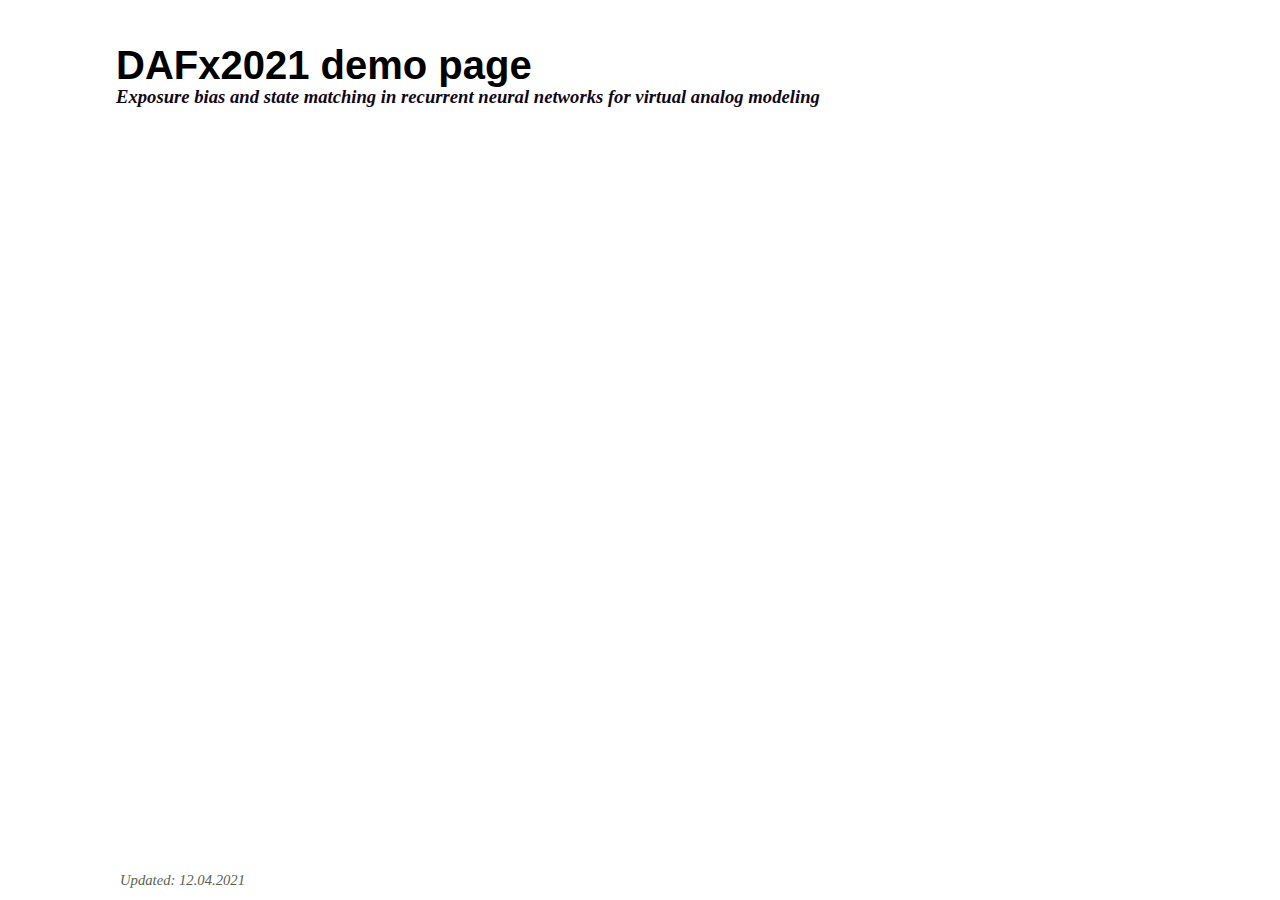
==== index.html @ db0b4457 "added web page and audio tables" ====
<!DOCTYPE html>
<html lang="en">

<head>
	<meta charset="utf-8" />
	<title>DAFx2021 demo page</title>

	<link rel="icon" type="image/vnd.microsoft.icon" href="favicon.ico">
    <link rel="stylesheet" type="text/css" href="style.css"> 
	
</head>

<body>
	<div class="container">
		<header class="header">
			<table border="0">
				<tr>
					<!--
					<td width="170">
						<a href="http://elec.aalto.fi/"><img src="eleclogo.png" width="100%" align="right"></a>
					</td>
					-->
					<td>
						<h1>DAFx2021 demo page</h1>
						<h2>Exposure bias and state matching in recurrent neural networks for virtual analog modeling
						</h2>
					</td>

				</tr>
			</table>

		</header>

		<div w3-include-html="audiotable.html"></div>

		<section class="content">

			<div w3-include-html="audiotable_clipper.html"></div>

			<!--
	<div class="contentarea" id="demo1"></div>
	<div class="contentarea" id="demo2"></div>
	<div class="contentarea" id="demo3"></div>
	-->




		</section>

		<footer class="footer">
			<p><i>Updated: 12.04.2021</i></p>
		</footer>
	</div>
</body>

</html>
---- style.css ----
﻿body {
  /*background: #ffcd00;*/
  background: white;
  font-family: TimesNewRoman, "Times New Roman", Times, Baskerville, Georgia, serif;
  font-size: 11pt;
  line-height: 1.3;
}

a:link {
  color:  #ffa300;/*#80927c;*/
  text-decoration: none; 
}

a:visited {
  color:  #87a420;
}

a:hover {
  color: #596350;
  text-decoration: underline; 
}

a:active {
  color: #87a420;
}

a.select{
    color: #ffa300;

}


ul {
  list-style: none;
  padding: 0;
  margin: 0;

}

li {
  padding-left:1em;
  text-indent: -0.7em;
}

li.pub {
  padding-left:1em;
  text-indent: -0.7em;
  margin-bottom: 15px;
}


li:before {
 content: "• ";
  color: #80927c;
}

html, body { height: 100%; margin: 0px; padding: 0px;}

.container { display: table; margin-left: auto; margin-right: auto; }
.content { display: table-row; height: 100%; }
.content-body { display: table-cell; }

.container { width: 1080px; height: 100%; background: white; border: 0px solid gray; border-top: 0px; border-bottom: 0px;}
.header { padding: 0px 10px; border-bottom: 0px solid gray; background:white; color: #596350; margin-top: 40px; margin-bottom: 20px; vertical-align: bottom }
.footer { padding: 0px 20px; margin-top: -15px; background: white; color: #596350; text-align: right;}
.content-body { padding: 20px;}
.note {color: #80927c; font-weight: bold; position: relative; top: -0.3em; font-size: 80%;}
.hidden {display: none;}
.visible {display: block;}

p {
  margin: 0px;
  margin-top: 5px;
  margin-bottom: 10px;
  padding: 0px;
  text-align: justify;
}

p.reference {
  
}

div.contentintro {
  padding: 10px;
  padding-left: 10px;


}

div.contentarea{
  padding: 10px;
  padding-bottom: 0px;
  padding-top: 0px;
  /*border: 1px solid #8c857b;*/

  border-left: 5px dotted #ffcd00;
  /*box-shadow: -5px 1px 5px #8c857b;*/
  border-radius: 0px;
  /*box-shadow: 0px 0px 2px 1px #dddddd;*/
  margin: 0px;
  margin-left: 10px;
  margin-top: 10px;
  margin-bottom: 60px;
  text-align: left;
   /*background-color: white;*/
  
}


div.select {
  margin-left: 20px;
  
}



div.pub{
  
  padding: 0px;
  /*border-left: 1px solid #80927c;
  border-right: 1px solid #80927c;
  border-bottom: 1px solid #80927c;
  border-bottom-left-radius:8px;
  border-bottom-right-radius:8px;*/
  /*background-color: #eeeeee;*/
  border: 0px solid black;
  border-radius: 0px;
  margin: 5px;
  margin-top: 20px;
  margin-left:5px;
  margin-bottom: 5px;
  margin-right: 5px;
  text-align: left;

}

div.more {
   border-left: 5px dotted #005eb8;
   padding: 0px;
   padding-left: 10px;
   padding-right: 10px;
   margin-top: 10px;
}


div.footnote{
	margin: 0px;
	margin-top: -15px;
	margin-left:20px;
	font-size: 8pt;
}

table {
 padding: 0px;
 border: 0px;
 border-color: black;
 border-collapse:collapse;
 padding-bottom: 20px;
 width: 100%;
}

table.audiotable {
  /*display: none;*/
}

td {
  vertical-align: middle; 
    padding-top: 5px;
  padding-bottom: 5px;
}


td.audio{
  width: 200px;
  text-align: center;
  
}

td.secondary{
  text-align: right;
  width: 180px;
   color: #8c857b;
font-family: Georgia, serif;
font-style: italic;
}

tr.highlight td {
  padding-bottom: 0px;
  padding-top: 10px;
  vertical-align: bottom;
}


tr.odd td {
    background-color: #F5F5F5;
}

tr.even td {
    background-color: white;
}


audio {
  width: 120px;
  display: table;
  margin: 0 auto;
}

h1 {
/*color: #596350;*/
/*color: #00965e;*/
color: #000000;
font-family: Arial bold, sans-serif;
font-size: 30pt;
margin: 0px;
text-align: left;
line-height: 1;
padding-left: 5px;
}


h2 {
 color: #10081a;
font-family: Georgia, serif;
font-style: italic;
font-size: 14pt;
 margin: 0px;
 margin-left: 5px;
 margin-bottom: 0px;
 /*border-bottom: 3px double #80927c;*/
 text-align: left;
}

h3 {
color: #8c857b;
font-family: Arial bold, sans-serif;
 margin: 5px;
 margin-left: 0px;
 /*border-bottom: 3px double #80927c;*/
 text-align: center;
}



h4 {
color: #8c857b;
font-family: Arial bold, sans-serif;
 margin: 0px;
 margin-bottom: 0px;
 padding: 0px;
 padding-left: 10px;
 font-size: 10pt;
 /*border-bottom: 3px double #80927c;*/
 text-align: left;
}

h5 {
color: #8c857b;
font-family: Arial bold, sans-serif;
 margin: 0px;
 padding: 0px;
 padding-left: 10px;
 font-size: 8pt;
 /*border-bottom: 3px double #80927c;*/
 text-align: left;
}


h6 {
 color: #000000;
font-family: Georgia, serif;
font-style: italic;
font-size: 16pt;
 margin: 0px;
 margin-left: 5px;
 margin-bottom: 0px;
 /*border-bottom: 3px double #80927c;*/
 text-align: left;
}
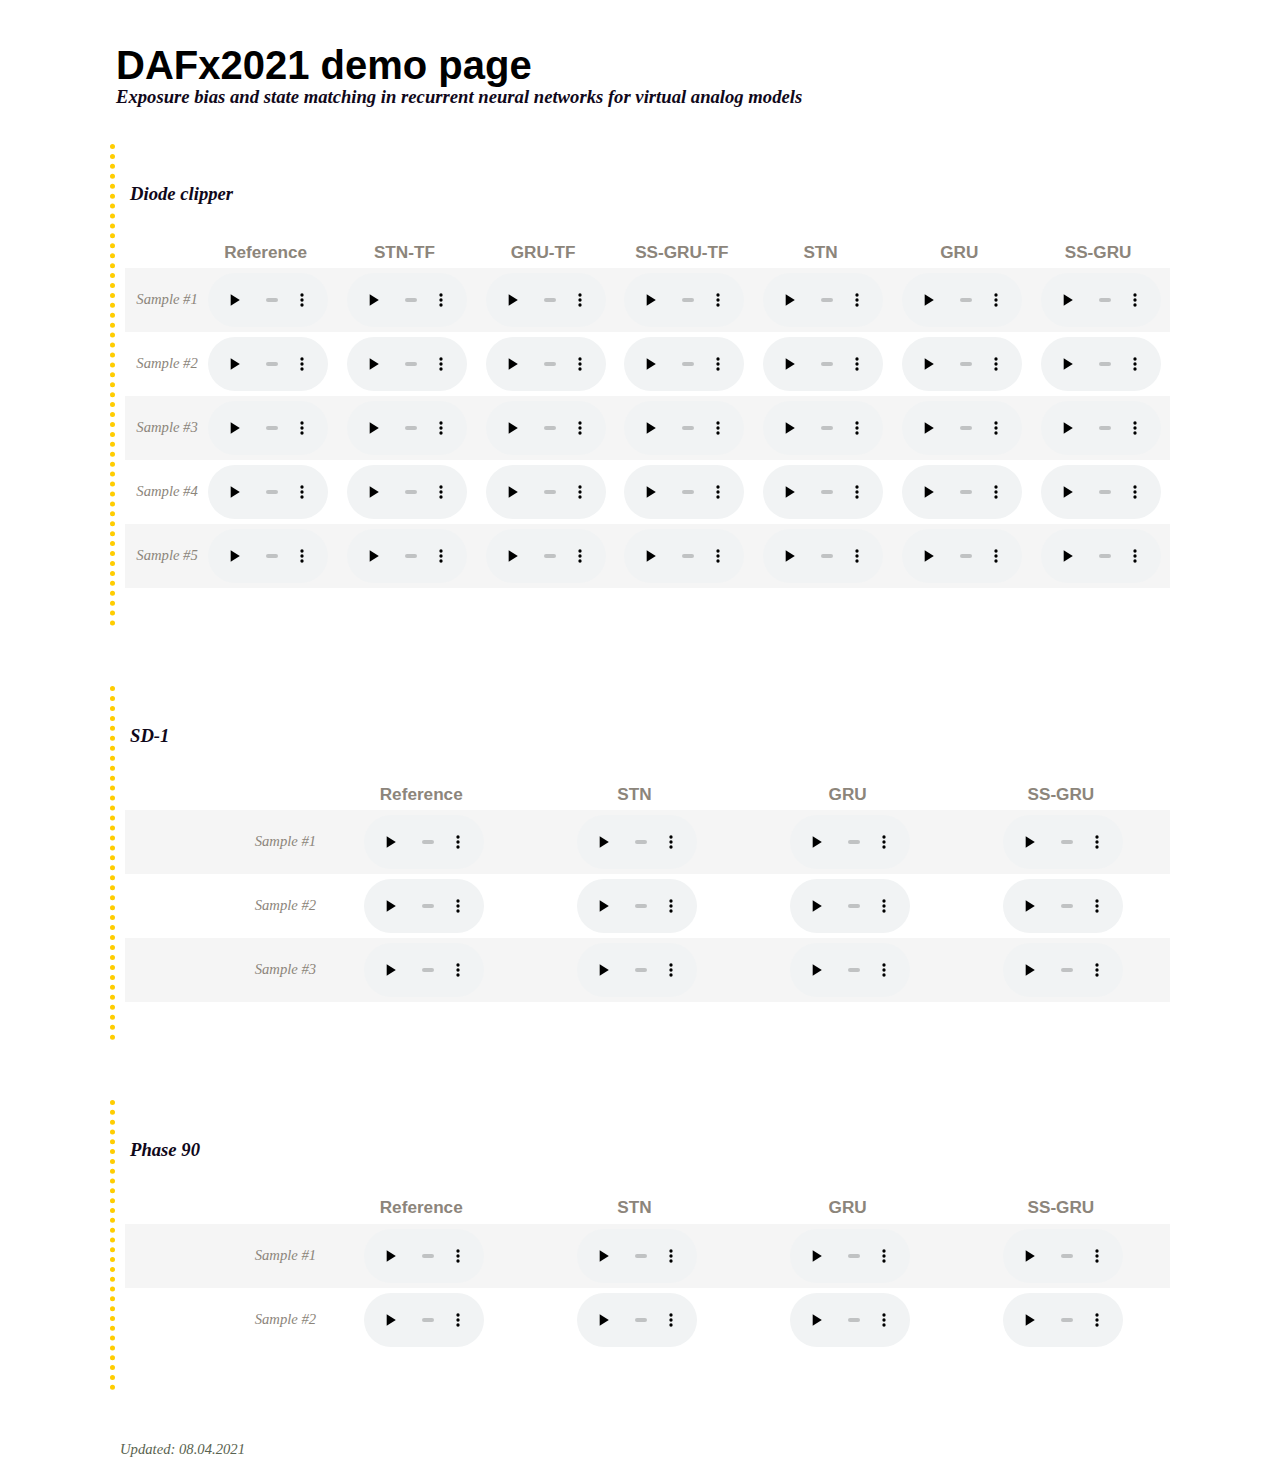
==== commit ad9dfcba: "update index" ====
--- a/index.html
+++ b/index.html
@@ -2,12 +2,21 @@
 <html lang="en">
 
 <head>
+	<script type="text/javascript" src="https://ajax.googleapis.com/ajax/libs/jquery/1.12.0/jquery.min.js"></script>
+	<script type="text/javascript">
+		jQuery(function ($) {
+
+			$('#demo1').load('audiotable_clipper.html');
+			$('#demo2').load('audiotable_sd1.html');
+			$('#demo3').load('audiotable_phase90.html');
+
+		});
+	</script>
+
 	<meta charset="utf-8" />
 	<title>DAFx2021 demo page</title>
-
 	<link rel="icon" type="image/vnd.microsoft.icon" href="favicon.ico">
-    <link rel="stylesheet" type="text/css" href="style.css"> 
-	
+	<link rel="stylesheet" type="text/css" href="style.css">
 </head>
 
 <body>
@@ -15,17 +24,11 @@
 		<header class="header">
 			<table border="0">
 				<tr>
-					<!--
-					<td width="170">
-						<a href="http://elec.aalto.fi/"><img src="eleclogo.png" width="100%" align="right"></a>
-					</td>
-					-->
 					<td>
 						<h1>DAFx2021 demo page</h1>
-						<h2>Exposure bias and state matching in recurrent neural networks for virtual analog modeling
+						<h2>Exposure bias and state matching in recurrent neural networks for virtual analog models
 						</h2>
 					</td>
-
 				</tr>
 			</table>
 
@@ -35,21 +38,14 @@
 
 		<section class="content">
 
-			<div w3-include-html="audiotable_clipper.html"></div>
-
-			<!--
-	<div class="contentarea" id="demo1"></div>
-	<div class="contentarea" id="demo2"></div>
-	<div class="contentarea" id="demo3"></div>
-	-->
-
-
-
+			<div class="contentarea" id="demo1"></div>
+			<div class="contentarea" id="demo2"></div>
+			<div class="contentarea" id="demo3"></div>
 
 		</section>
 
 		<footer class="footer">
-			<p><i>Updated: 12.04.2021</i></p>
+			<p><i>Updated: 08.04.2021</i></p>
 		</footer>
 	</div>
 </body>
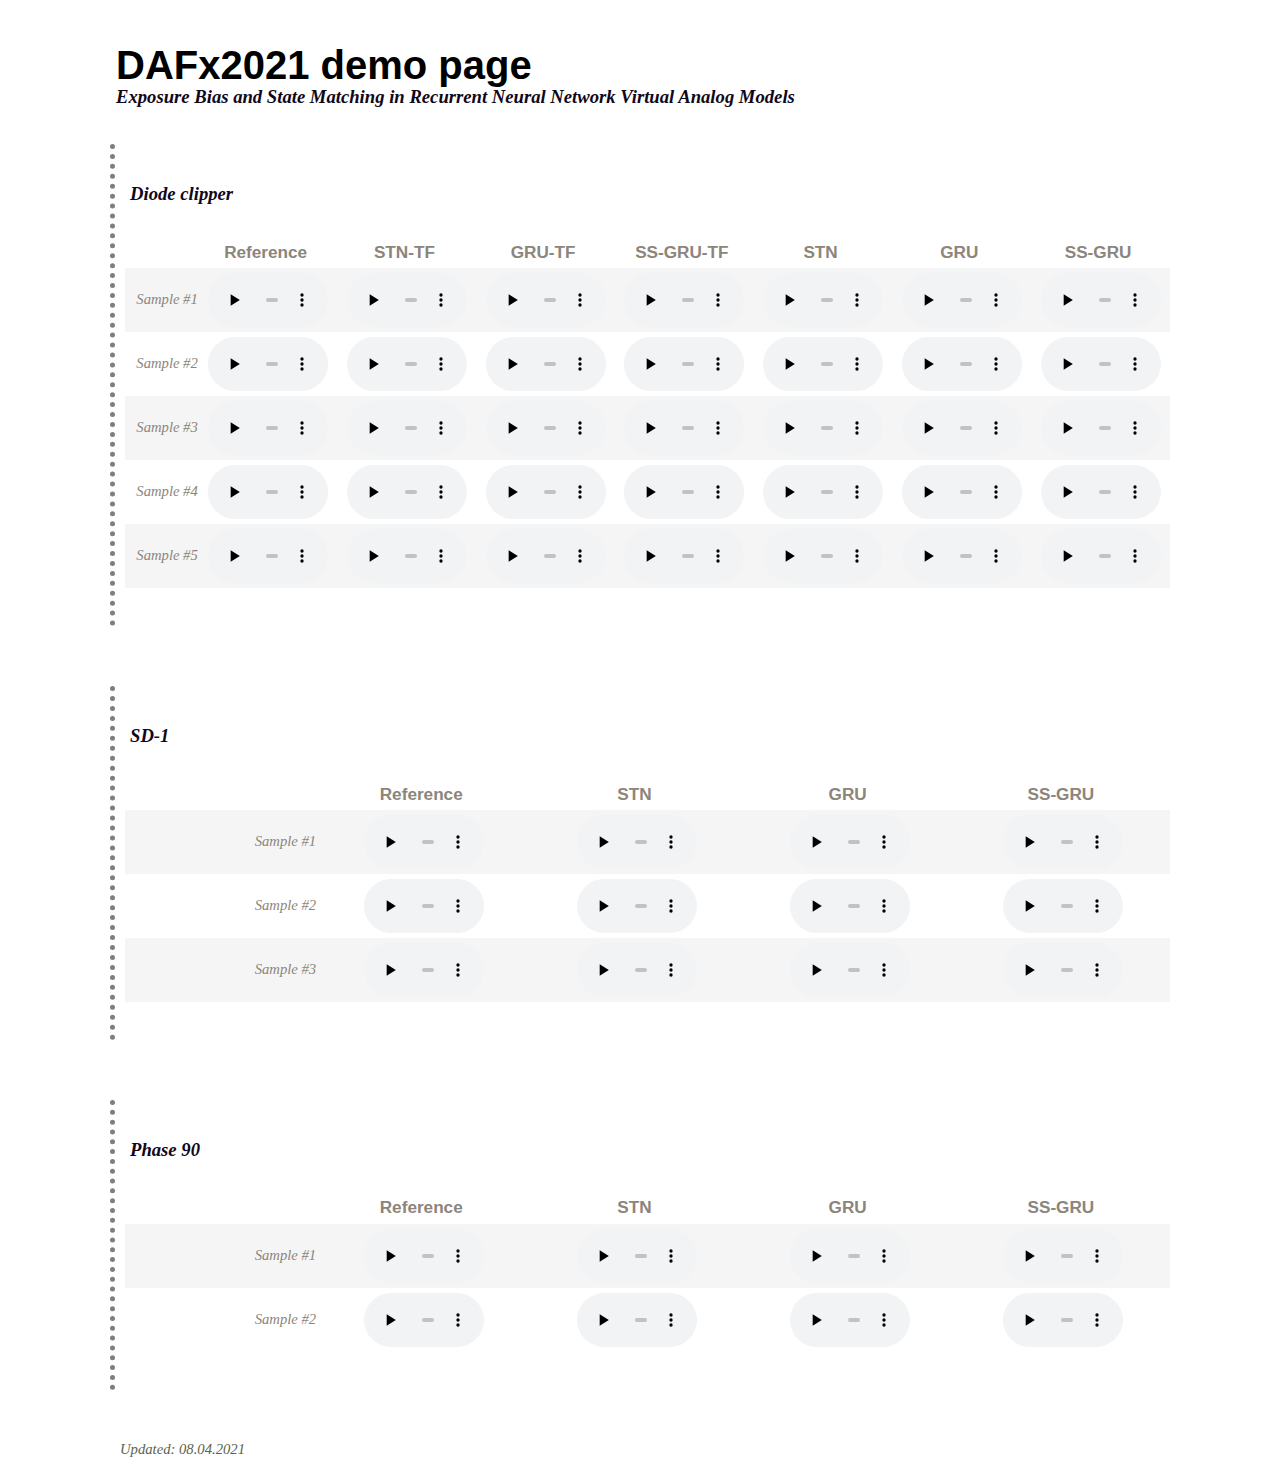
==== commit 99e3e7dd: "modified title" ====
--- a/index.html
+++ b/index.html
@@ -14,8 +14,8 @@
 	</script>
 
 	<meta charset="utf-8" />
-	<title>DAFx2021 demo page</title>
-	<link rel="icon" type="image/vnd.microsoft.icon" href="favicon.ico">
+	<title>Exposure Bias and State Matching in Recurrent Neural Network Virtual Analog Models</title>
+	<link rel="icon" type="image/vnd.microsoft.icon" href="image/favicon.ico">
 	<link rel="stylesheet" type="text/css" href="style.css">
 </head>
 
@@ -26,8 +26,7 @@
 				<tr>
 					<td>
 						<h1>DAFx2021 demo page</h1>
-						<h2>Exposure bias and state matching in recurrent neural networks for virtual analog models
-						</h2>
+						<h2>Exposure Bias and State Matching in Recurrent Neural Network Virtual Analog Models</h2>
 					</td>
 				</tr>
 			</table>
--- a/style.css
+++ b/style.css
@@ -7,7 +7,7 @@
 }
 
 a:link {
-  color:  #ffa300;/*#80927c;*/
+  color:  #424242;/*#80927c;*/
   text-decoration: none; 
 }
 
@@ -25,7 +25,7 @@
 }
 
 a.select{
-    color: #ffa300;
+    color: #494949;
 
 }
 
@@ -93,7 +93,7 @@
   padding-top: 0px;
   /*border: 1px solid #8c857b;*/
 
-  border-left: 5px dotted #ffcd00;
+  border-left: 5px dotted #7e7e7e;
   /*box-shadow: -5px 1px 5px #8c857b;*/
   border-radius: 0px;
   /*box-shadow: 0px 0px 2px 1px #dddddd;*/
@@ -135,7 +135,7 @@
 }
 
 div.more {
-   border-left: 5px dotted #005eb8;
+   border-left: 5px dotted #353c42;
    padding: 0px;
    padding-left: 10px;
    padding-right: 10px;
